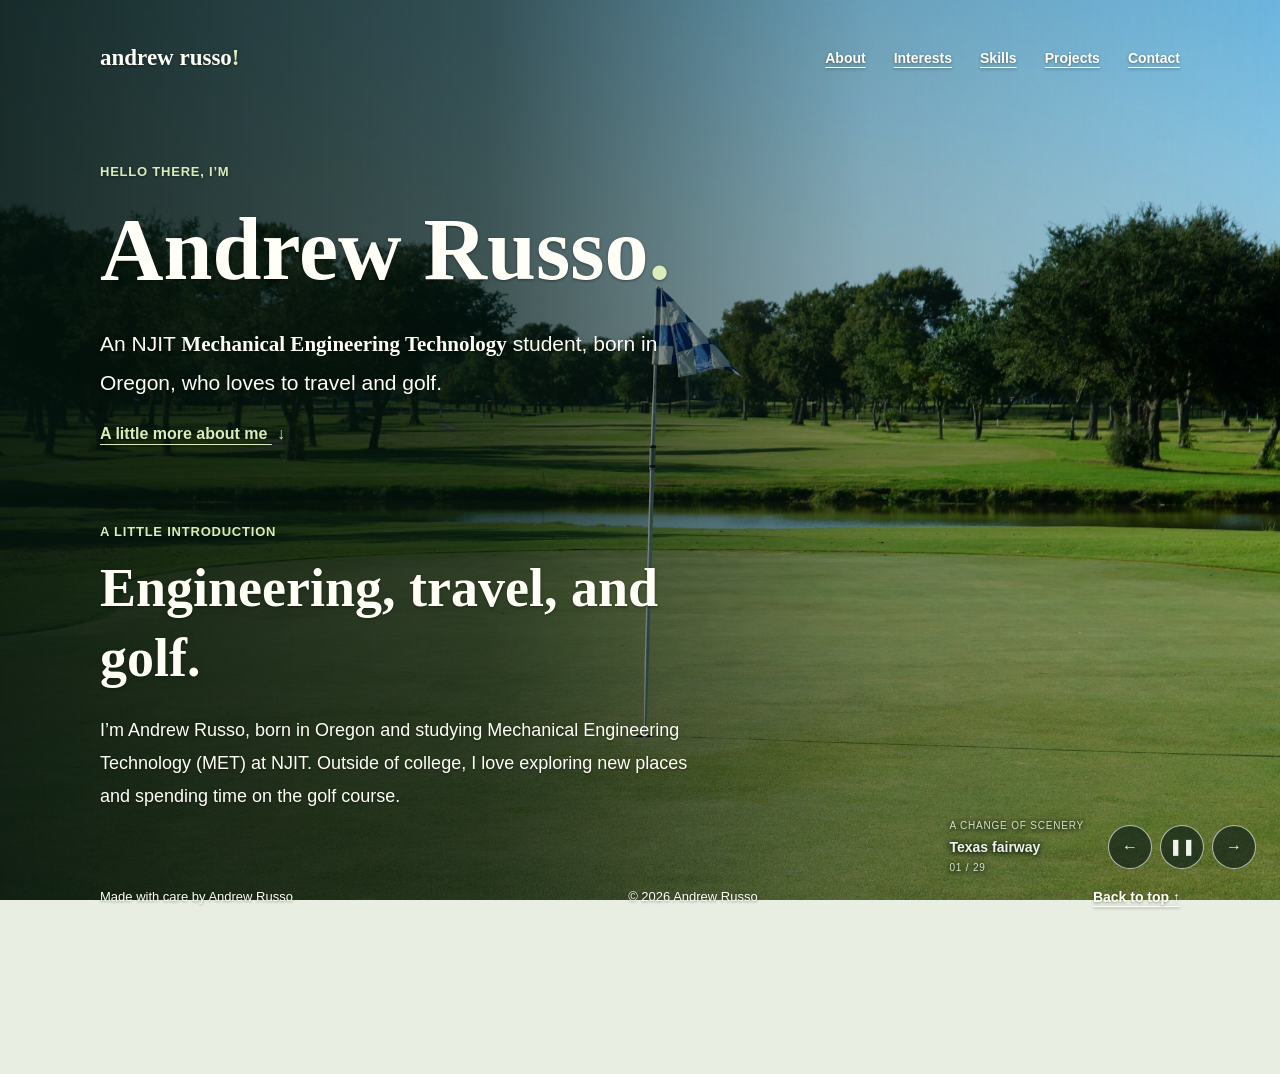
==== index.html @ 748080bf "Add Skills and Projects navigation and rename Contact page" ====
<!doctype html>
<html lang="en">
<head>
  <meta charset="utf-8">
  <meta name="viewport" content="width=device-width, initial-scale=1">
  <meta name="theme-color" content="#f4f6ed">
  <meta name="description" content="Andrew Russo is an NJIT Mechanical Engineering Technology student who loves travel and golf.">
  <title>Andrew Russo — Portfolio</title>
  <link rel="stylesheet" href="./styles.css?v=portfolio-pages-1">
  <script src="./script.js?v=scenery-29-3" defer></script>
<style>
.text-backing, .wordmark, nav a, .site-footer > span, .site-footer > a, .text-link, .email-link, .project-number, .project-kind { background: transparent; padding: 0; border-radius: 0; }
.theme-toggle { display: none; }
.site-header { margin-top: 20px; }
.copy-button { background: transparent; }
.hero { padding-top: 42px; }
@media(max-width:600px) { .site-header {margin-top: 12px;} }body, body[data-theme="dark"] { --ink: #fffef7; --accent: #d9edbb; --focus: #fff; }
.scene-backdrop::after, body[data-theme="dark"] .scene-backdrop::after { background: linear-gradient(90deg, rgba(4,19,13,.87) 0%, rgba(4,19,13,.68) 38%, rgba(4,19,13,.22) 68%, transparent 100%); }
.hero, .content-section, .contact-section { width: min(100% - 64px, 620px); margin-left: max(32px, calc((100vw - 1080px) / 2)); margin-right: auto; }
h1 { font-size: clamp(54px,8vw,88px); }
.project { grid-template-columns: 26px 1fr; gap: 12px; }
.project-kind { grid-column: 2; }
.site-header, main, .site-footer { text-shadow: 0 1px 3px rgba(0,0,0,.4); }
@media(max-width:600px) { .scene-backdrop::after, body[data-theme="dark"] .scene-backdrop::after { background: linear-gradient(90deg,rgba(4,19,13,.8),rgba(4,19,13,.45)); } .hero, .content-section, .contact-section {width: calc(100% - 40px); margin-inline:20px;} }
</style>
</head>
<body>

  <div class="scene-backdrop" aria-hidden="true">
    <div class="scene-photo is-active" data-scene-photo><img src="./assets/course-texas.jpg" alt="" fetchpriority="high"></div>
  </div>
  <header class="site-header">
    <a class="wordmark" href="./index.html" aria-label="Andrew Russo, home">andrew russo<span>!</span></a>
    <nav aria-label="Main navigation">
      <a href="./index.html#about" aria-current="page">About</a>
      <a href="./interests.html">Interests</a>
      <a href="./skills.html">Skills</a>
      <a href="./projects.html">Projects</a>
      <a href="./contacts.html">Contact</a>
    </nav>
    <button class="theme-toggle" type="button" aria-label="Toggle color theme" aria-pressed="false">
      <span class="theme-toggle-icon" aria-hidden="true">☾</span>
      <span data-theme-label>Switch to dark mode</span>
    </button>
  </header>

  <main id="top">
    <section class="hero" aria-labelledby="hero-title">
      <p class="eyebrow"><span class="text-backing">Hello there, I’m</span></p>
      <h1 id="hero-title"><span class="text-backing">Andrew Russo<span class="period">.</span></span></h1>
      <p class="hero-copy"><span class="text-backing">An NJIT <strong>Mechanical Engineering Technology</strong> student, born in Oregon, who loves to travel and golf.</span></p>
      <a class="text-link" href="#about">A little more about me <span aria-hidden="true">↓</span></a>
      <span class="sun-doodle" aria-hidden="true">✳</span>
    </section>

    <section class="content-section" id="about" aria-labelledby="about-title">
      <p class="eyebrow"><span class="text-backing">A little introduction</span></p>
      <h2 id="about-title"><span class="text-backing">Engineering, travel, and golf.</span></h2>
      <p class="section-copy"><span class="text-backing">I’m Andrew Russo, born in Oregon and studying Mechanical Engineering Technology (MET) at NJIT. Outside of college, I love exploring new places and spending time on the golf course.</span></p>
    </section>




  </main>

  <footer class="site-footer">
    <span>Made with care by Andrew Russo</span>
    <span>© <span id="year"></span> Andrew Russo</span>
    <a href="#top">Back to top ↑</a>
  </footer>
  <aside class="travel-dock" aria-label="Background slideshow">
    <div class="travel-caption"><span class="caption-kicker">A change of scenery</span><strong data-place>Texas fairway</strong><span data-count>01 / 29</span></div>
    <div class="travel-controls">
      <button type="button" data-action="previous" aria-label="Previous background" title="Previous background">&#8592;</button>
      <button type="button" data-action="toggle" aria-label="Pause slideshow" title="Pause slideshow">&#10074;&#10074;</button>
      <button type="button" data-action="next" aria-label="Next background" title="Next background">&#8594;</button>
    </div>
  </aside>
</body>
</html>
---- styles.css ----
:root {
  color-scheme: light;
  --page: #e8eee1;
  --ink: #1d2b24;
  --accent: #315f48;
  --rule: rgba(29, 43, 36, 0.2);
  --panel: rgba(249, 250, 245, 0.84);
  --panel-hover: rgba(255, 255, 252, 0.94);
  --focus: #254f38;
  --font-playful: "Comic Sans MS", "Comic Sans", "Chalkboard SE", "Bradley Hand", cursive;
  --font-body: "Trebuchet MS", "Comic Sans MS", sans-serif;
}

body[data-theme="dark"] {
  color-scheme: dark;
  --page: #101713;
  --ink: #f0f3eb;
  --accent: #c4dfa9;
  --rule: rgba(240, 243, 235, 0.22);
  --panel: rgba(15, 23, 19, 0.82);
  --panel-hover: rgba(25, 37, 30, 0.96);
  --focus: #d7edbd;
}

* {
  box-sizing: border-box;
}

html {
  scroll-behavior: smooth;
}

body {
  margin: 0;
  background: var(--page);
  color: var(--ink);
  font-family: var(--font-body);
  font-size: 16px;
  line-height: 1.6;
  transition: background-color 400ms ease, color 400ms ease;
}

a {
  color: inherit;
}

a:focus-visible,
button:focus-visible {
  outline: 3px solid var(--focus);
  outline-offset: 4px;
}

.scene-backdrop {
  position: fixed;
  z-index: 0;
  inset: 0;
  overflow: hidden;
  background:
    radial-gradient(ellipse at 70% 22%, rgba(221, 235, 211, 0.52), transparent 50%),
    linear-gradient(145deg, #718b79, #243e39 64%, #182a2c);
  pointer-events: none;
}

.scene-backdrop::after {
  position: absolute;
  z-index: 1;
  inset: 0;
  background: linear-gradient(115deg, rgba(247, 249, 242, 0.22), rgba(235, 242, 231, 0.04) 60%, rgba(17, 35, 29, 0.14));
  content: "";
}

body[data-theme="dark"] .scene-backdrop::after {
  background: linear-gradient(115deg, rgba(5, 15, 14, 0.52), rgba(8, 18, 19, 0.2) 60%, rgba(5, 12, 12, 0.42));
}

.scene-photo {
  position: absolute;
  inset: -3%;
  background-position: center;
  background-size: cover;
  opacity: 0;
  transform: translate3d(var(--scene-x, 0px), var(--scene-y, 0px), 0) scale(var(--scene-zoom, 1.08));
  transition: opacity 1800ms ease, transform 900ms cubic-bezier(0.2, 0.65, 0.25, 1);
}

.scene-photo.is-active {
  opacity: 1;
}

.scene-photo img {
  display: block;
  width: 100%;
  height: 100%;
  object-fit: cover;
}

.site-header,
.site-footer {
  width: min(100% - 48px, 1080px);
  margin-inline: auto;
  display: flex;
  align-items: center;
  justify-content: space-between;
  border: 1px solid var(--rule);
  border-radius: 12px;
  background: var(--panel);
  box-shadow: 0 12px 40px rgba(13, 30, 22, 0.1);
  backdrop-filter: blur(16px);
  -webkit-backdrop-filter: blur(16px);
  transition: background-color 400ms ease, border-color 400ms ease;
}

.site-header {
  min-height: 76px;
  margin-top: 20px;
  padding-inline: 24px;
}

.wordmark {
  font-family: var(--font-playful);
  font-size: 23px;
  font-weight: 700;
  text-decoration: none;
}

.wordmark span,
.period {
  color: var(--accent);
}

nav {
  display: flex;
  flex-wrap: wrap;
  gap: 28px;
}

nav a,
.site-footer a {
  font-size: 14px;
  font-weight: 700;
  text-decoration-thickness: 1px;
  text-underline-offset: 4px;
}

.theme-toggle {
  display: inline-flex;
  align-items: center;
  gap: 8px;
  min-height: 40px;
  padding: 7px 12px;
  border: 1px solid var(--rule);
  border-radius: 999px;
  background: transparent;
  color: var(--ink);
  font: inherit;
  font-size: 13px;
  font-weight: 700;
  cursor: pointer;
  transition: background-color 200ms ease, border-color 200ms ease;
}

.theme-toggle:hover {
  background: var(--panel-hover);
}

.theme-toggle-icon {
  font-size: 17px;
  line-height: 1;
}

.hero,
.content-section,
.contact-section {
  width: min(100% - 48px, 860px);
  margin-inline: auto;
  border: 1px solid var(--rule);
  border-radius: 12px;
  background: var(--panel);
  box-shadow: 0 16px 48px rgba(13, 30, 22, 0.1);
  backdrop-filter: blur(16px);
  -webkit-backdrop-filter: blur(16px);
  transition: background-color 400ms ease, border-color 400ms ease;
}

.hero {
  min-height: 510px;
  padding-block: 108px 96px;
  position: relative;
  margin-top: 20px;
  padding-inline: 44px;
}

.eyebrow {
  margin: 0 0 12px;
  color: var(--accent);
  font-size: 13px;
  font-weight: 700;
  letter-spacing: 0.06em;
  text-transform: uppercase;
}

h1,
h2,
h3 {
  margin-top: 0;
  font-family: var(--font-playful);
  line-height: 1.1;
}

h1 {
  margin-bottom: 18px;
  font-size: clamp(58px, 10vw, 104px);
  font-weight: 700;
}

.hero-copy {
  max-width: 470px;
  margin: 0 0 28px;
  font-size: 21px;
}

.hero-copy strong {
  font-family: var(--font-playful);
}

.text-link {
  color: var(--accent);
  font-weight: 700;
  text-underline-offset: 5px;
}

.text-link:hover,
nav a:hover,
.site-footer a:hover {
  text-decoration-thickness: 2px;
}

.text-link span {
  display: inline-block;
  margin-left: 5px;
}

.sun-doodle {
  position: absolute;
  top: 130px;
  right: 8%;
  color: var(--accent);
  font-family: var(--font-playful);
  font-size: 92px;
  transform: rotate(-12deg);
}

.content-section {
  padding-block: 62px 74px;
  padding-inline: 44px;
  margin-top: 20px;
}

h2 {
  max-width: 650px;
  margin-bottom: 20px;
  font-size: clamp(34px, 6vw, 54px);
}

.section-copy {
  max-width: 640px;
  margin: 0;
  font-size: 18px;
}

.project-list {
  margin-top: 34px;
  border-top: 1px solid var(--rule);
}

.project {
  display: grid;
  grid-template-columns: 48px 1fr auto;
  align-items: start;
  gap: 20px;
  padding: 24px 0;
  border-bottom: 1px solid var(--rule);
}

.project-number,
.project-kind {
  color: var(--accent);
  font-size: 13px;
  font-weight: 700;
}

.project h3 {
  margin-bottom: 5px;
  font-size: 25px;
}

.project p {
  margin: 0;
}

.contact-section {
  padding-block: 72px 82px;
  padding-inline: 44px;
  margin-top: 20px;
}

.contact-section h2 {
  margin-bottom: 22px;
  font-size: clamp(44px, 8vw, 76px);
}

.email-link {
  display: inline-block;
  margin-right: 14px;
  color: var(--accent);
  font-size: 18px;
  font-weight: 700;
  text-underline-offset: 5px;
}

.copy-button {
  padding: 7px 12px;
  border: 1px solid var(--ink);
  border-radius: 3px;
  background: var(--panel);
  color: var(--ink);
  font: inherit;
  font-size: 13px;
  font-weight: 700;
  cursor: pointer;
}

.copy-button:hover {
  background: var(--ink);
  color: var(--page);
}

.copy-status {
  min-height: 24px;
  margin: 8px 0 0;
  color: var(--accent);
  font-size: 13px;
}

.site-footer {
  min-height: 72px;
  margin-top: 20px;
  margin-bottom: 20px;
  padding: 14px 22px;
  font-size: 13px;
}

@media (max-width: 600px) {
  .site-header,
  .site-footer {
    width: min(100% - 32px, 1080px);
  }

  .hero,
  .content-section,
  .contact-section {
    width: min(100% - 40px, 860px);
  }

  .site-header {
    min-height: 76px;
    margin-top: 12px;
    padding-inline: 16px;
    flex-wrap: wrap;
    gap: 8px 14px;
  }

  nav {
    gap: 14px;
    order: 3;
    width: 100%;
    padding-bottom: 12px;
  }

  nav a {
    font-size: 12px;
  }

  .hero {
    min-height: 440px;
    padding-top: 98px;
    padding-inline: 24px;
  }

  .sun-doodle {
    top: 42px;
    right: 4px;
    font-size: 58px;
  }

  .project {
    grid-template-columns: 30px 1fr;
    gap: 10px;
  }

  .project-kind {
    grid-column: 2;
  }

  .content-section,
  .contact-section {
    padding-inline: 24px;
  }

  .site-footer {
    flex-wrap: wrap;
    gap: 4px 14px;
    padding-block: 16px;
  }
}

@media (max-width: 380px) {
  .theme-toggle {
    gap: 5px;
    padding-inline: 9px;
    font-size: 12px;
  }

  .wordmark {
    font-size: 20px;
  }
}

@media (prefers-reduced-motion: reduce) {
  *,
  *::before,
  *::after {
    scroll-behavior: auto !important;
    transition-duration: 0.01ms !important;
  }
}

/* Keep the scenery above the body paint and below the page content. */
body { isolation: isolate; padding-bottom: 120px; }
.site-header, main, .site-footer { position: relative; z-index: 1; }
section[id] { scroll-margin-top: 24px; }
.site-header { gap: 20px; flex-wrap: wrap; padding-block: 14px; }
.hero-copy { max-width: 560px; }
.sun-doodle { top: 35px; right: 36px; font-size: 62px; }
.email-link, .contact-detail { overflow-wrap: anywhere; }
.travel-dock {
  position: fixed; z-index: 10; right: 24px; bottom: 24px;
  display: flex; align-items: center; gap: 24px; padding: 14px 18px;
  max-width: calc(100vw - 32px); border: 1px solid rgba(255,255,255,.3);
  border-radius: 24px; background: rgba(12,29,23,.88); color: #f0f3eb;
  box-shadow: 0 12px 40px rgba(0,0,0,.18); backdrop-filter: blur(16px);
}
.travel-caption { display: grid; gap: 2px; }
.caption-kicker, [data-count] { font-size: 10px; letter-spacing: .08em; text-transform: uppercase; color: #d1e5c3; }
.travel-caption strong { font-size: 14px; }
.travel-controls { display: flex; gap: 8px; flex-shrink: 0; }
.travel-controls button {
  width: 44px; height: 44px; display: grid; place-items: center;
  border: 1px solid rgba(255,255,255,.65); border-radius: 50%;
  background: rgba(255,255,255,.07); color: #f0f3eb; font: inherit; cursor: pointer;
  transition: background-color .2s, transform .2s;
}
.travel-controls button:hover { background: rgba(255,255,255,.22); transform: translateY(-2px); }
.travel-controls button:focus-visible { outline-color: #e1f3bf; }
.standalone-page, .contacts-page { width: min(100% - 40px, 860px); margin: 20px auto; }
.page-intro, .contacts-intro, .contact-list { padding: 44px; background: var(--panel); border: 1px solid var(--rule); border-radius: 12px; backdrop-filter: blur(16px); }
.standalone-page .content-section { width: 100%; }
.contact-list { margin-top: 20px; }
.contact-card { padding-block: 20px; border-top: 1px solid var(--rule); }
.contact-card h2 { font-size: 26px; }
@media (max-width: 600px) {
  h1 { font-size: clamp(44px, 12vw, 68px); }
  .site-header { gap: 12px; }
  .hero { padding-top: 90px; }
  .travel-dock { right: 16px; bottom: 16px; gap: 14px; padding: 10px 12px; border-radius: 18px; }
  .travel-caption strong { font-size: 12px; }
  .caption-kicker { display: none; }
  .travel-controls { gap: 6px; }
  .page-intro, .contacts-intro, .contact-list { padding: 24px; }
}
@media (prefers-reduced-motion: reduce) { .travel-controls button:hover { transform: none; } }

/* Let the photos breathe; contrast belongs immediately behind the words. */
:root { --text-backing: rgba(249, 250, 245, .72); }
body[data-theme="dark"] { --text-backing: rgba(10, 22, 17, .72); }
.site-header, .site-footer, .hero, .content-section, .contact-section,
.page-intro, .contacts-intro, .contact-list {
  background: transparent;
  border: 0;
  border-radius: 0;
  box-shadow: none;
  backdrop-filter: none;
  -webkit-backdrop-filter: none;
}
.hero { min-height: 0; padding: 52px 0 36px; margin-top: 24px; }
.content-section, .contact-section { padding: 28px 0; margin-top: 12px; }
.site-header { padding: 12px 0; }
.site-footer { padding: 14px 0; }
.text-backing {
  background: var(--text-backing);
  padding: .04em .16em;
  border-radius: 3px;
  box-decoration-break: clone;
  -webkit-box-decoration-break: clone;
}
h1, h2, h3 { line-height: 1.3; }
.hero-copy, .section-copy, .project p { line-height: 1.85; }
.hero-copy { margin-bottom: 18px; }
.eyebrow { margin-bottom: 10px; }
.project-list { margin-top: 18px; border: 0; }
.project { padding: 16px 0; border: 0; }
.wordmark, nav a, .site-footer > span, .site-footer > a,
.text-link, .email-link, .project-number, .project-kind {
  background: var(--text-backing);
  padding: .12em .32em;
  border-radius: 3px;
  box-decoration-break: clone;
  -webkit-box-decoration-break: clone;
}
.theme-toggle, .copy-button { background: var(--text-backing); }
.sun-doodle { display: none; }
.travel-dock {
  background: transparent; border: 0; box-shadow: none;
  backdrop-filter: none; padding: 0; border-radius: 0;
}
.travel-caption { text-shadow: 0 1px 4px #07170e, 0 0 10px #07170e; }
.travel-controls button { background: rgba(12,29,23,.65); }
@media (max-width: 600px) {
  .hero { padding: 32px 0 24px; }
  .content-section, .contact-section { padding: 22px 0; }
  .site-header { padding: 10px 0; }
  .travel-dock { padding: 0; }
  .project { gap: 10px; }
}

/* Saved production edits are published automatically. */
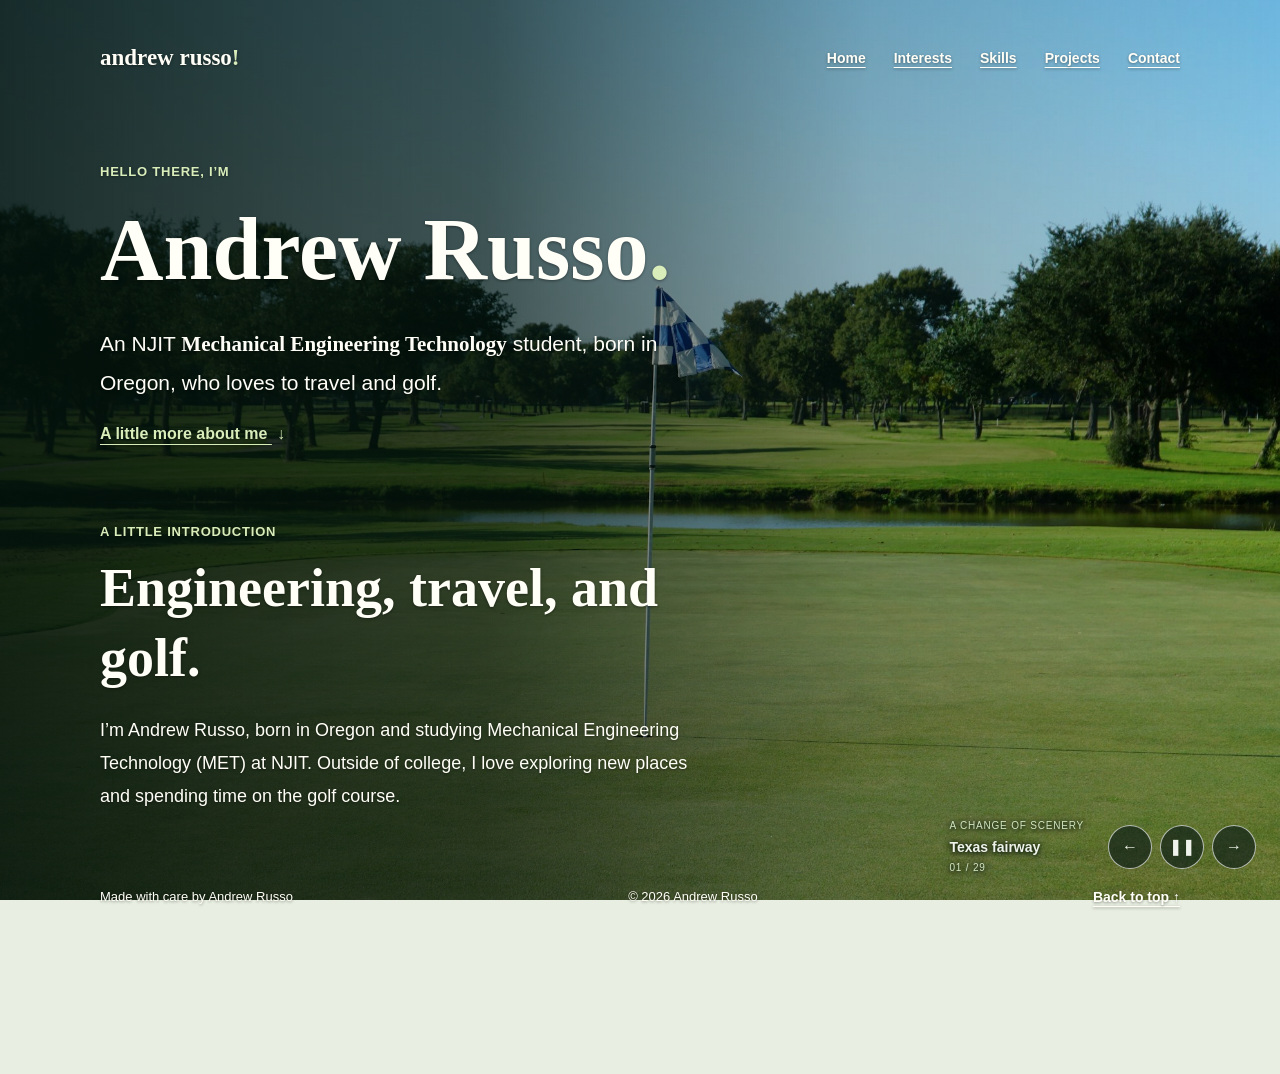
==== commit f9495d72: "Rename home navigation and page title to Home" ====
--- a/index.html
+++ b/index.html
@@ -5,7 +5,7 @@
   <meta name="viewport" content="width=device-width, initial-scale=1">
   <meta name="theme-color" content="#f4f6ed">
   <meta name="description" content="Andrew Russo is an NJIT Mechanical Engineering Technology student who loves travel and golf.">
-  <title>Andrew Russo — Portfolio</title>
+  <title>Home | Andrew Russo</title>
   <link rel="stylesheet" href="./styles.css?v=portfolio-pages-1">
   <script src="./script.js?v=scenery-29-3" defer></script>
 <style>
@@ -32,7 +32,7 @@
   <header class="site-header">
     <a class="wordmark" href="./index.html" aria-label="Andrew Russo, home">andrew russo<span>!</span></a>
     <nav aria-label="Main navigation">
-      <a href="./index.html#about" aria-current="page">About</a>
+      <a href="./index.html" aria-current="page">Home</a>
       <a href="./interests.html">Interests</a>
       <a href="./skills.html">Skills</a>
       <a href="./projects.html">Projects</a>
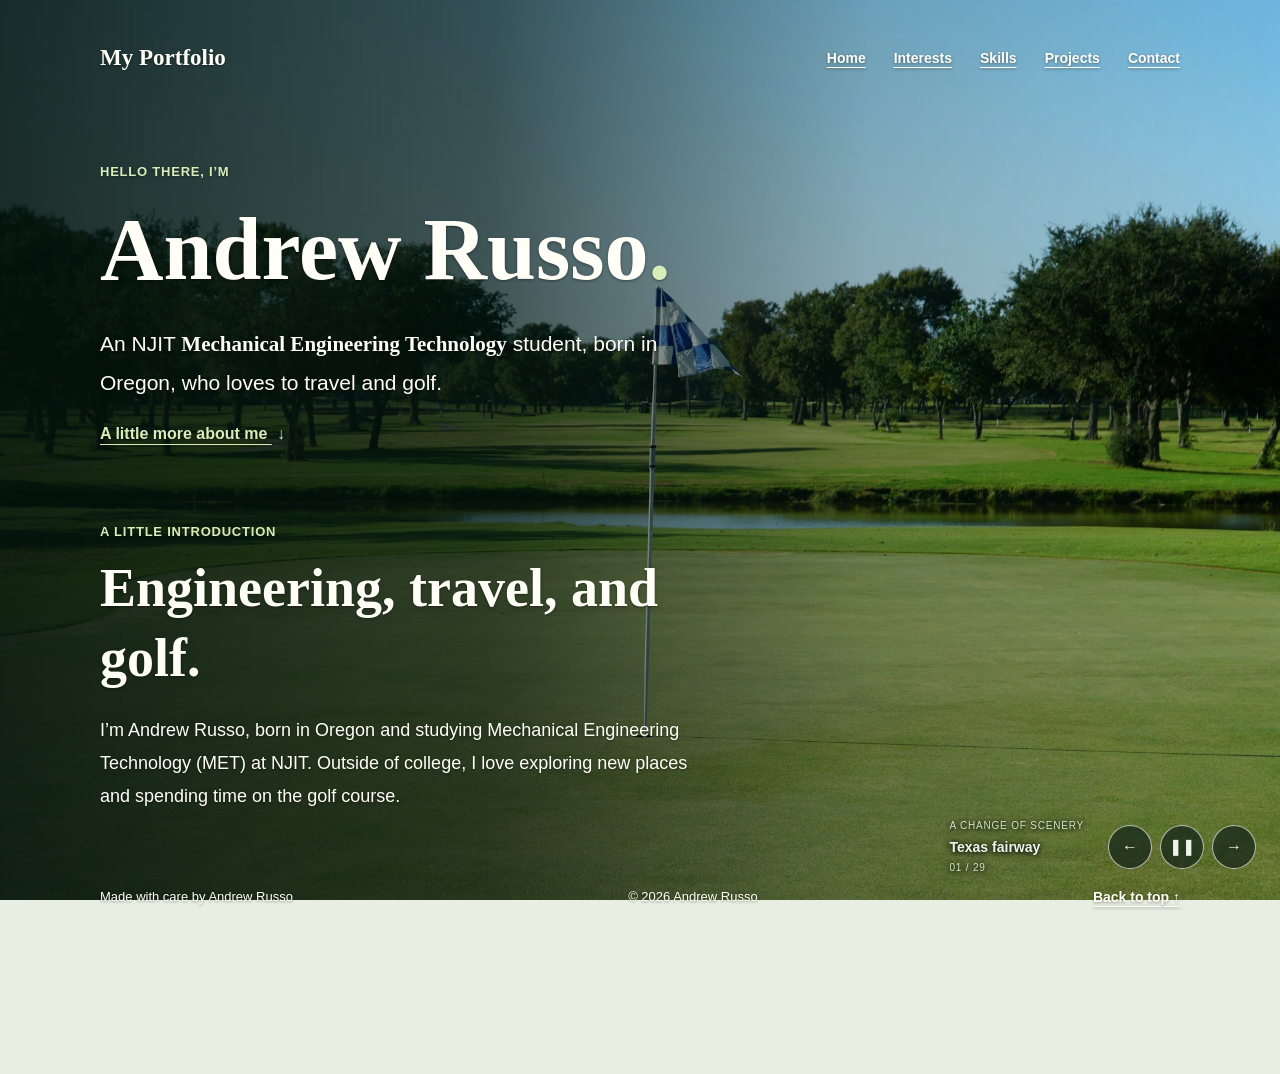
==== commit 76745dfd: "Change site wordmark to My Portfolio" ====
--- a/index.html
+++ b/index.html
@@ -30,7 +30,7 @@
     <div class="scene-photo is-active" data-scene-photo><img src="./assets/course-texas.jpg" alt="" fetchpriority="high"></div>
   </div>
   <header class="site-header">
-    <a class="wordmark" href="./index.html" aria-label="Andrew Russo, home">andrew russo<span>!</span></a>
+    <a class="wordmark" href="./index.html" aria-label="My Portfolio, home">My Portfolio</a>
     <nav aria-label="Main navigation">
       <a href="./index.html" aria-current="page">Home</a>
       <a href="./interests.html">Interests</a>
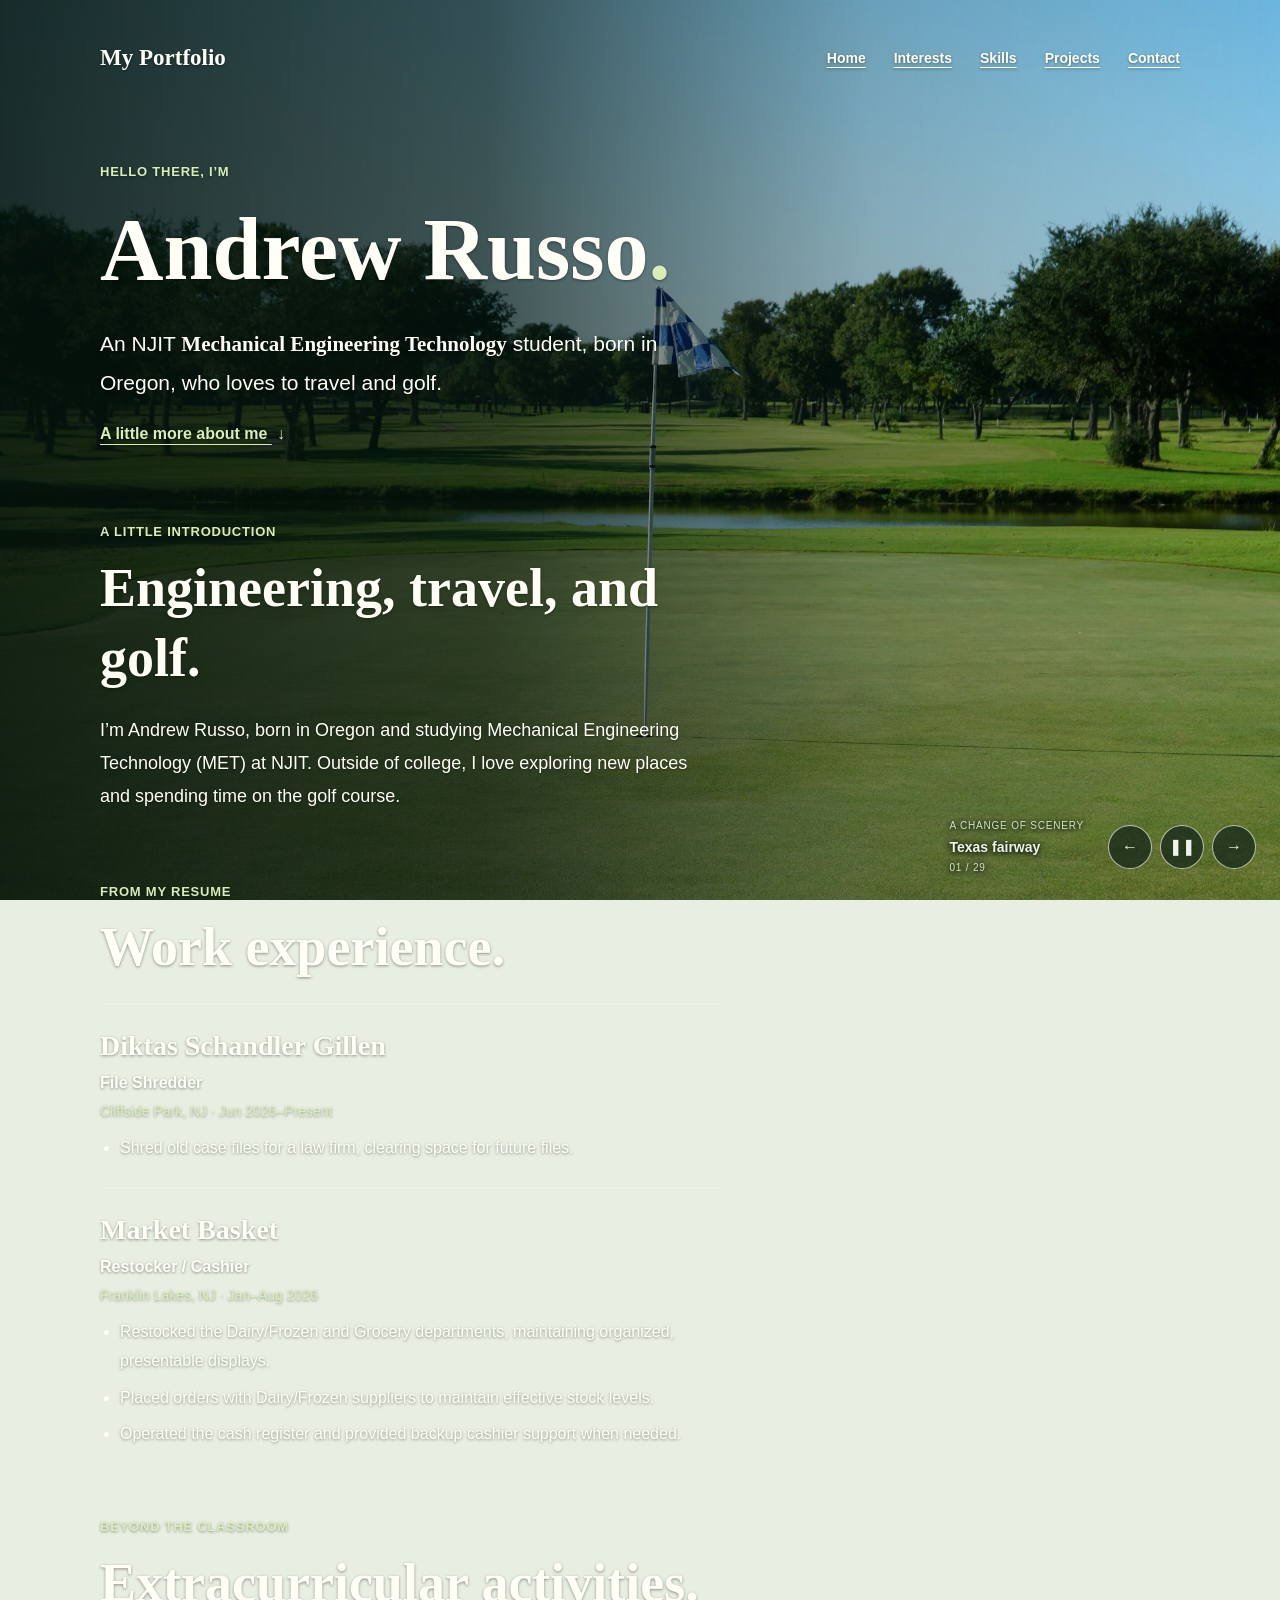
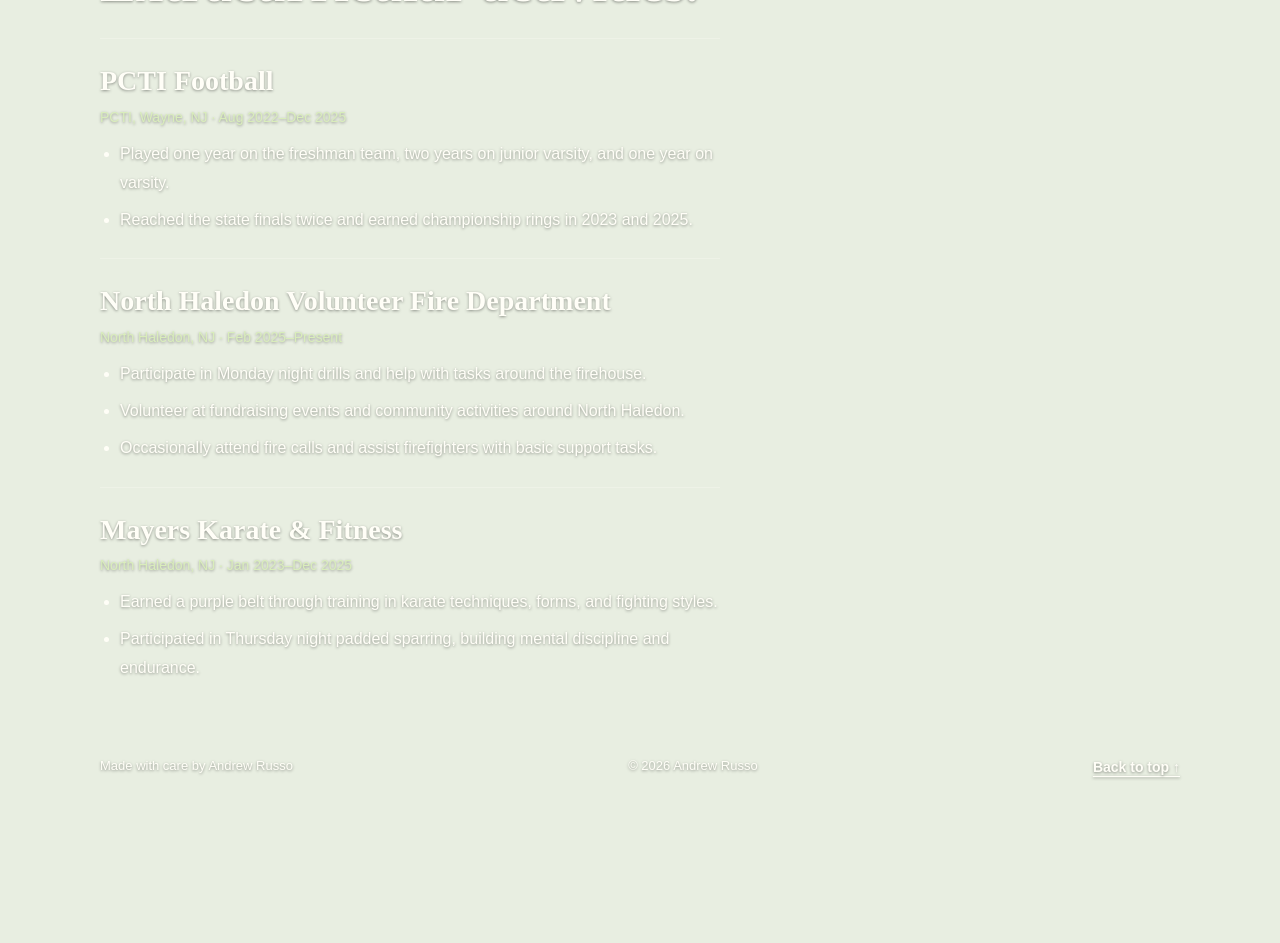
==== commit 8ec4aa44: "Add resume work experience and extracurricular activities to home" ====
--- a/index.html
+++ b/index.html
@@ -22,6 +22,13 @@
 .project-kind { grid-column: 2; }
 .site-header, main, .site-footer { text-shadow: 0 1px 3px rgba(0,0,0,.4); }
 @media(max-width:600px) { .scene-backdrop::after, body[data-theme="dark"] .scene-backdrop::after { background: linear-gradient(90deg,rgba(4,19,13,.8),rgba(4,19,13,.45)); } .hero, .content-section, .contact-section {width: calc(100% - 40px); margin-inline:20px;} }
+.resume-entry { padding: 24px 0; border-top: 1px solid rgba(255,254,247,.28); }
+.resume-entry:last-child { padding-bottom: 0; }
+.resume-entry h3 { margin: 0 0 6px; font-size: clamp(22px, 4vw, 28px); overflow-wrap: break-word; }
+.resume-role { margin: 0 0 4px; font-weight: 700; }
+.resume-meta { margin: 0 0 12px; color: var(--accent); font-size: 14px; }
+.resume-entry ul { margin: 0; padding-left: 20px; line-height: 1.8; }
+.resume-entry li + li { margin-top: 8px; }
 </style>
 </head>
 <body>
@@ -62,6 +69,58 @@
 
 
 
+    <section class="content-section resume-section" id="experience" aria-labelledby="experience-title">
+      <p class="eyebrow">From my resume</p>
+      <h2 id="experience-title">Work experience.</h2>
+      <article class="resume-entry">
+        <h3>Diktas Schandler Gillen</h3>
+        <p class="resume-role">File Shredder</p>
+        <p class="resume-meta">Cliffside Park, NJ &middot; Jun 2026&ndash;Present</p>
+        <ul>
+          <li>Shred old case files for a law firm, clearing space for future files.</li>
+        </ul>
+      </article>
+      <article class="resume-entry">
+        <h3>Market Basket</h3>
+        <p class="resume-role">Restocker / Cashier</p>
+        <p class="resume-meta">Franklin Lakes, NJ &middot; Jan&ndash;Aug 2026</p>
+        <ul>
+          <li>Restocked the Dairy/Frozen and Grocery departments, maintaining organized, presentable displays.</li>
+          <li>Placed orders with Dairy/Frozen suppliers to maintain effective stock levels.</li>
+          <li>Operated the cash register and provided backup cashier support when needed.</li>
+        </ul>
+      </article>
+    </section>
+
+    <section class="content-section resume-section" id="activities" aria-labelledby="activities-title">
+      <p class="eyebrow">Beyond the classroom</p>
+      <h2 id="activities-title">Extracurricular activities.</h2>
+      <article class="resume-entry">
+        <h3>PCTI Football</h3>
+        <p class="resume-meta">PCTI, Wayne, NJ &middot; Aug 2022&ndash;Dec 2025</p>
+        <ul>
+          <li>Played one year on the freshman team, two years on junior varsity, and one year on varsity.</li>
+          <li>Reached the state finals twice and earned championship rings in 2023 and 2025.</li>
+        </ul>
+      </article>
+      <article class="resume-entry">
+        <h3>North Haledon Volunteer Fire Department</h3>
+        <p class="resume-meta">North Haledon, NJ &middot; Feb 2025&ndash;Present</p>
+        <ul>
+          <li>Participate in Monday night drills and help with tasks around the firehouse.</li>
+          <li>Volunteer at fundraising events and community activities around North Haledon.</li>
+          <li>Occasionally attend fire calls and assist firefighters with basic support tasks.</li>
+        </ul>
+      </article>
+      <article class="resume-entry">
+        <h3>Mayers Karate &amp; Fitness</h3>
+        <p class="resume-meta">North Haledon, NJ &middot; Jan 2023&ndash;Dec 2025</p>
+        <ul>
+          <li>Earned a purple belt through training in karate techniques, forms, and fighting styles.</li>
+          <li>Participated in Thursday night padded sparring, building mental discipline and endurance.</li>
+        </ul>
+      </article>
+    </section>
   </main>
 
   <footer class="site-footer">
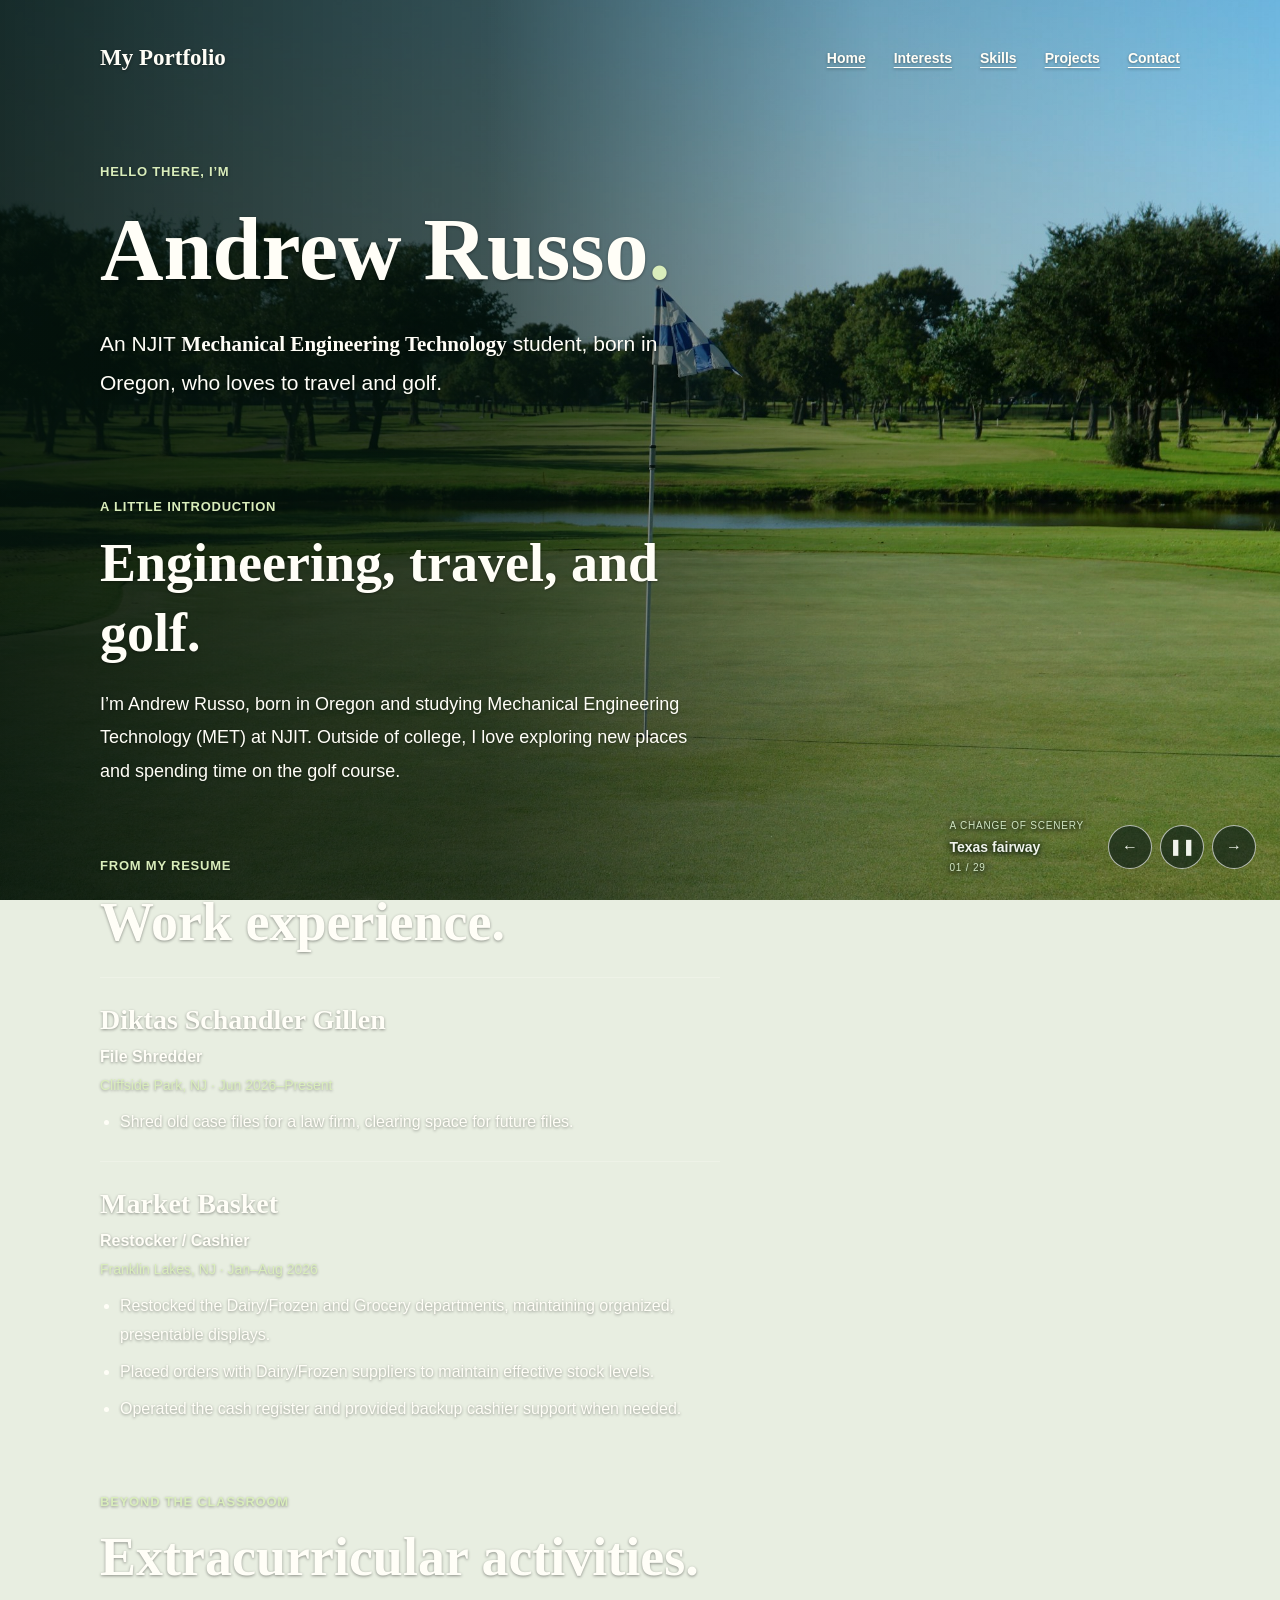
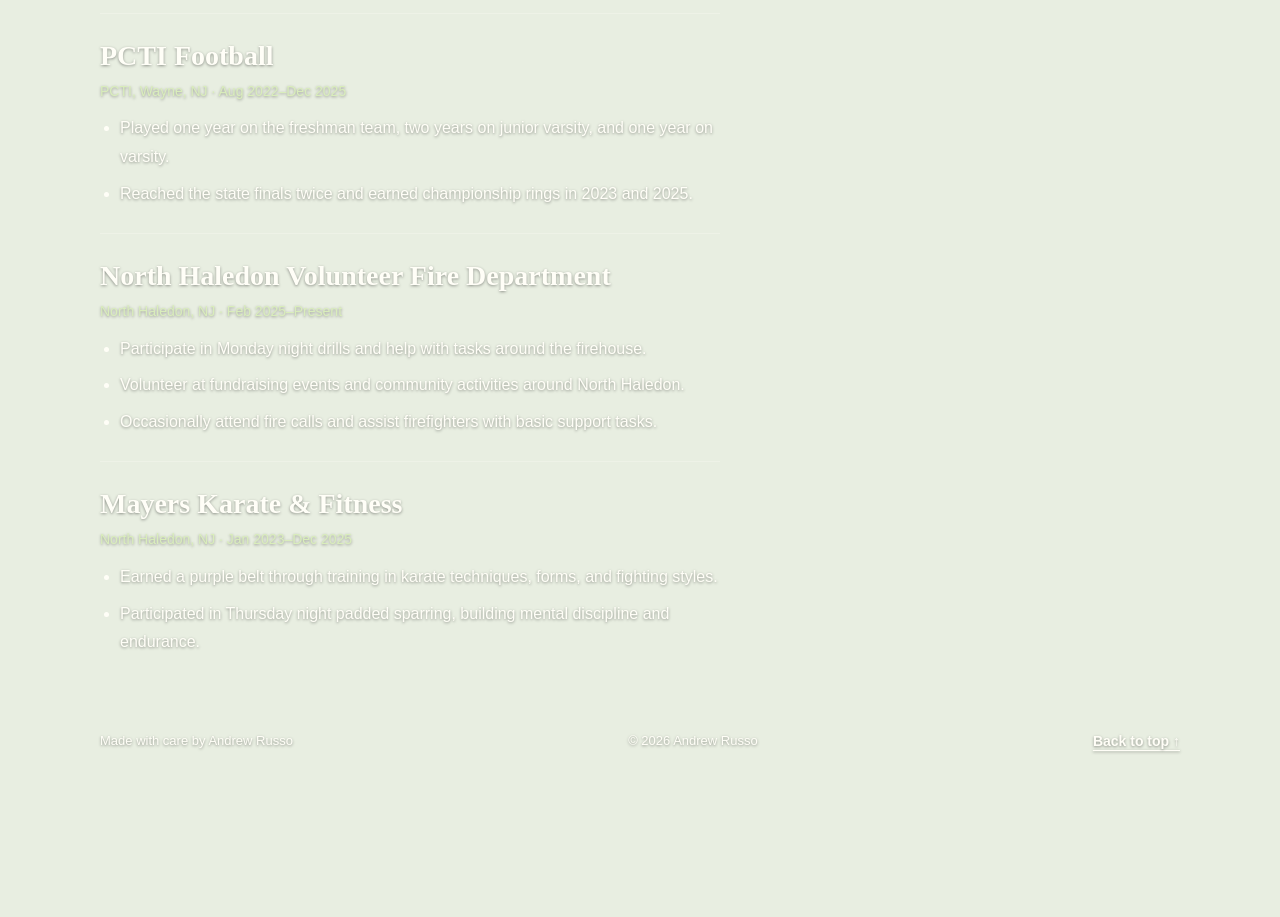
==== commit b32bdbbe: "Remove redundant about link from home hero" ====
--- a/index.html
+++ b/index.html
@@ -56,7 +56,6 @@
       <p class="eyebrow"><span class="text-backing">Hello there, I’m</span></p>
       <h1 id="hero-title"><span class="text-backing">Andrew Russo<span class="period">.</span></span></h1>
       <p class="hero-copy"><span class="text-backing">An NJIT <strong>Mechanical Engineering Technology</strong> student, born in Oregon, who loves to travel and golf.</span></p>
-      <a class="text-link" href="#about">A little more about me <span aria-hidden="true">↓</span></a>
       <span class="sun-doodle" aria-hidden="true">✳</span>
     </section>
 
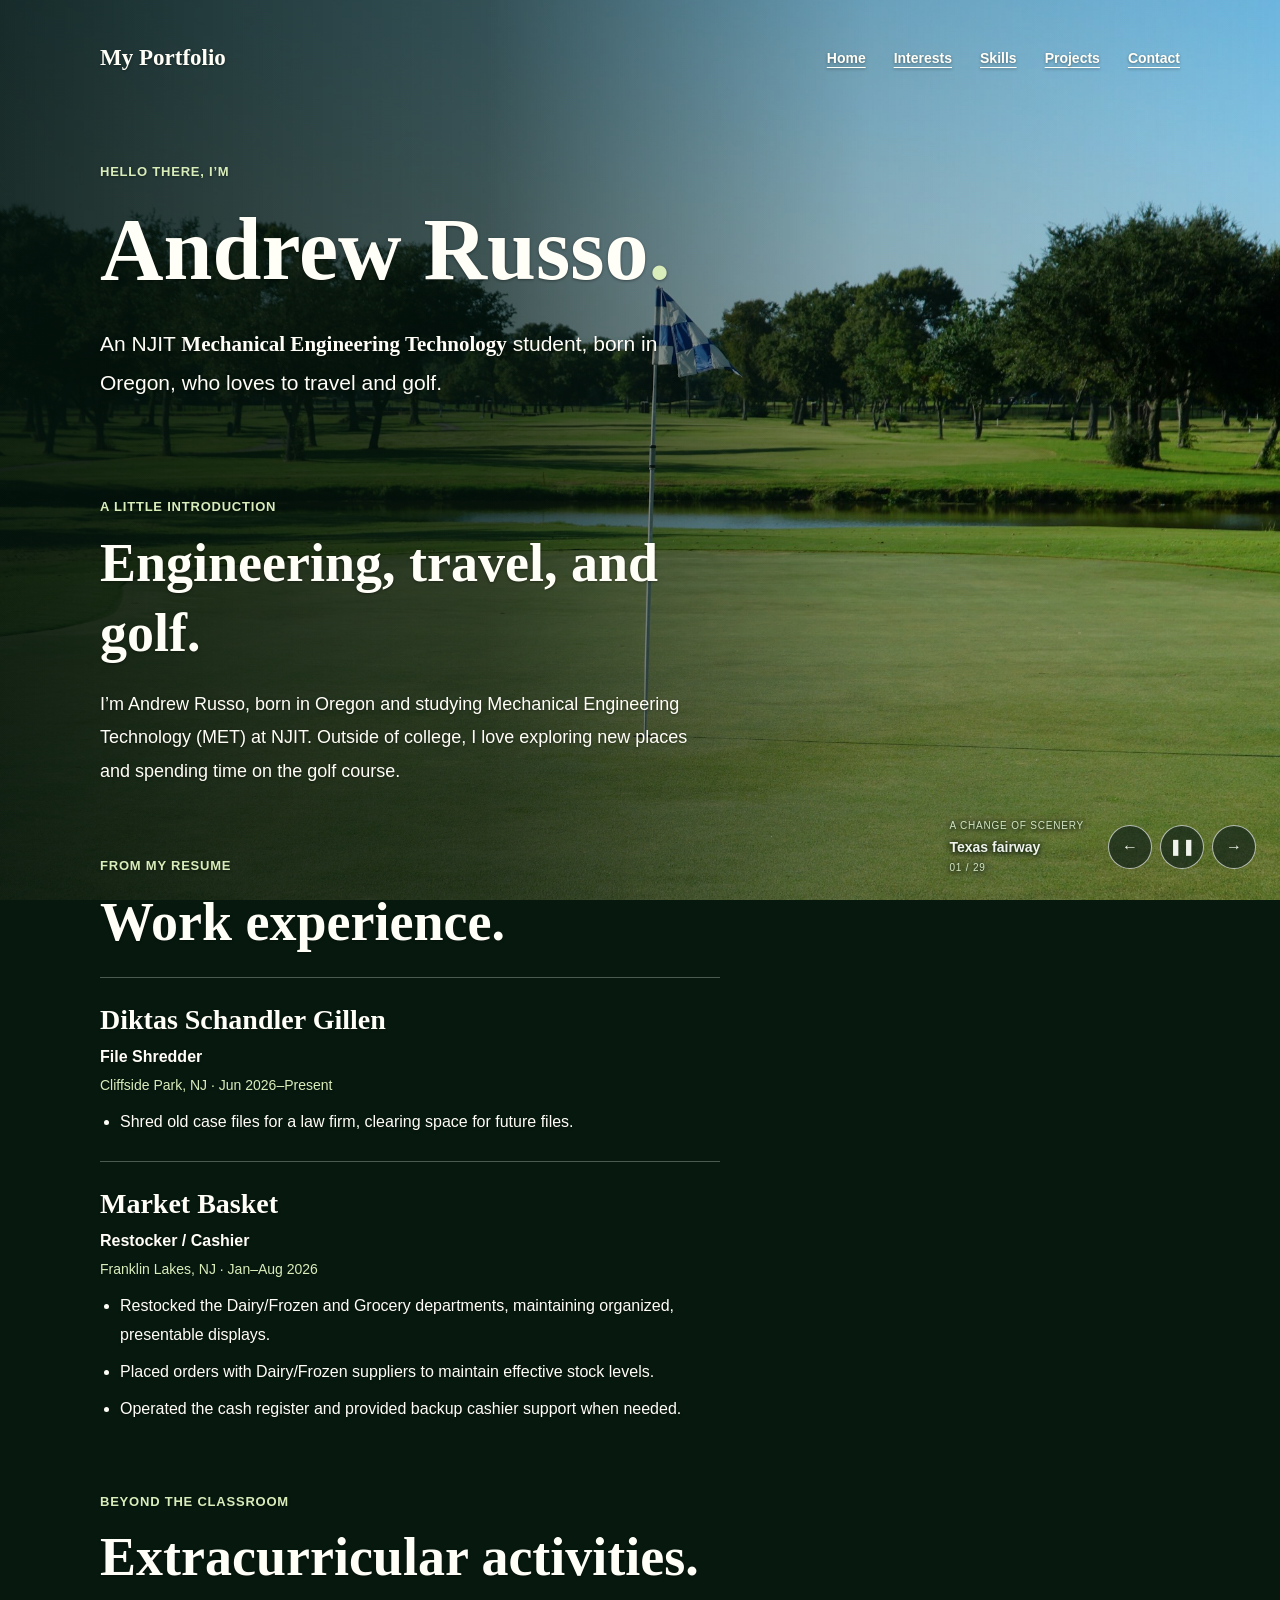
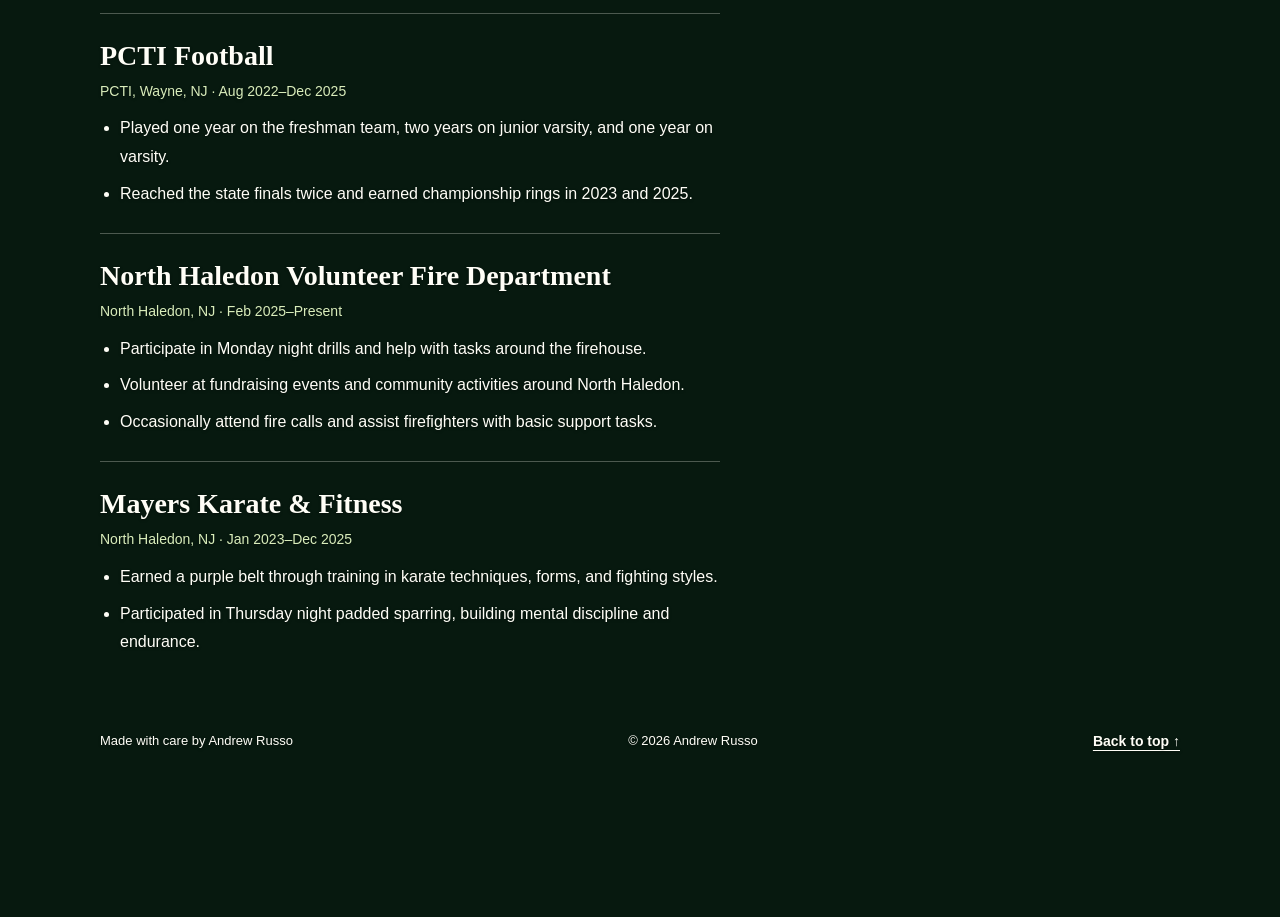
==== commit c4610da7: "Consolidate all page styling into one external stylesheet" ====
--- a/index.html
+++ b/index.html
@@ -6,32 +6,10 @@
   <meta name="theme-color" content="#f4f6ed">
   <meta name="description" content="Andrew Russo is an NJIT Mechanical Engineering Technology student who loves travel and golf.">
   <title>Home | Andrew Russo</title>
-  <link rel="stylesheet" href="./styles.css?v=portfolio-pages-1">
+  <link rel="stylesheet" href="./styles.css?v=portfolio-unified-2">
   <script src="./script.js?v=scenery-29-3" defer></script>
-<style>
-.text-backing, .wordmark, nav a, .site-footer > span, .site-footer > a, .text-link, .email-link, .project-number, .project-kind { background: transparent; padding: 0; border-radius: 0; }
-.theme-toggle { display: none; }
-.site-header { margin-top: 20px; }
-.copy-button { background: transparent; }
-.hero { padding-top: 42px; }
-@media(max-width:600px) { .site-header {margin-top: 12px;} }body, body[data-theme="dark"] { --ink: #fffef7; --accent: #d9edbb; --focus: #fff; }
-.scene-backdrop::after, body[data-theme="dark"] .scene-backdrop::after { background: linear-gradient(90deg, rgba(4,19,13,.87) 0%, rgba(4,19,13,.68) 38%, rgba(4,19,13,.22) 68%, transparent 100%); }
-.hero, .content-section, .contact-section { width: min(100% - 64px, 620px); margin-left: max(32px, calc((100vw - 1080px) / 2)); margin-right: auto; }
-h1 { font-size: clamp(54px,8vw,88px); }
-.project { grid-template-columns: 26px 1fr; gap: 12px; }
-.project-kind { grid-column: 2; }
-.site-header, main, .site-footer { text-shadow: 0 1px 3px rgba(0,0,0,.4); }
-@media(max-width:600px) { .scene-backdrop::after, body[data-theme="dark"] .scene-backdrop::after { background: linear-gradient(90deg,rgba(4,19,13,.8),rgba(4,19,13,.45)); } .hero, .content-section, .contact-section {width: calc(100% - 40px); margin-inline:20px;} }
-.resume-entry { padding: 24px 0; border-top: 1px solid rgba(255,254,247,.28); }
-.resume-entry:last-child { padding-bottom: 0; }
-.resume-entry h3 { margin: 0 0 6px; font-size: clamp(22px, 4vw, 28px); overflow-wrap: break-word; }
-.resume-role { margin: 0 0 4px; font-weight: 700; }
-.resume-meta { margin: 0 0 12px; color: var(--accent); font-size: 14px; }
-.resume-entry ul { margin: 0; padding-left: 20px; line-height: 1.8; }
-.resume-entry li + li { margin-top: 8px; }
-</style>
 </head>
-<body>
+<body class="scenic-page">
 
   <div class="scene-backdrop" aria-hidden="true">
     <div class="scene-photo is-active" data-scene-photo><img src="./assets/course-texas.jpg" alt="" fetchpriority="high"></div>
--- a/styles.css
+++ b/styles.css
@@ -534,3 +534,78 @@
 }
 
 /* Saved production edits are published automatically. */
+
+/* Match the fallback paint to pages with light text over darkened scenery. */
+body:has(.travel-dock) { background-color: #07190f; }
+.project h2 { margin-bottom: 5px; font-size: 25px; }
+
+/* Interactive CAD viewers. */
+.cad-section { width: min(100% - 64px, 1080px); margin: 0 auto 96px; }
+.cad-heading { display: flex; justify-content: space-between; align-items: end; gap: 16px; margin-bottom: 22px; }
+.cad-heading h2 { font-size: clamp(32px, 5vw, 48px); margin: 0; }
+.cad-heading .eyebrow { margin-bottom: 8px; }
+.cad-badge { font-size: 12px; letter-spacing: .08em; border: 1px solid #b7cba55e; padding: 9px 13px; border-radius: 30px; }
+.cad-viewer { position: relative; background: #101c1a; border: 1px solid #c9e0b53d; border-radius: 18px; overflow: hidden; box-shadow: 0 24px 70px #00100960; text-shadow: none; }
+.cad-stage { height: clamp(350px, 57vw, 590px); width: 100%; touch-action: none; cursor: grab; }
+.cad-stage:active { cursor: grabbing; }
+.cad-stage canvas { display: block; width: 100%; height: 100%; }
+.cad-stage:focus-visible { outline: 3px solid #d9edbb; outline-offset: -5px; }
+.cad-stage-label { position: absolute; left: 24px; top: 22px; font-size: 10px; letter-spacing: .17em; color: #b1c2b6; pointer-events: none; }
+.cad-status { position: absolute; top: 42%; left: 10%; right: 10%; text-align: center; color: #e1eddb; pointer-events: none; }
+.cad-status[hidden] { display: none; }
+.cad-toolbar[hidden] { display: none; }
+.cad-toolbar { display: flex; flex-wrap: wrap; align-items: center; gap: 8px; padding: 16px; border-top: 1px solid #c9e0b525; background: #0c1615; }
+.cad-toolbar button { font: inherit; font-size: 12px; color: #e7eddf; background: #ffffff08; border: 1px solid #ffffff26; border-radius: 7px; padding: 10px 14px; cursor: pointer; min-height: 40px; }
+.cad-toolbar button:hover, .cad-toolbar button[aria-pressed=true] { background: #d9edbb; color: #16201a; border-color: #d9edbb; }
+.cad-toolbar button:focus-visible { outline: 2px solid #d9edbb; outline-offset: 3px; }
+.cad-toolbar-divider { flex: 1; }
+.cad-caption { display: flex; align-items: start; justify-content: space-between; gap: 20px; font-size: 12px; line-height: 1.8; margin-top: 18px; }
+.cad-caption p { margin: 0; }.cad-caption p span { color: #c4d6bd; }.cad-caption a { color: #d9edbb; white-space: nowrap; text-underline-offset: 5px; }
+.cad-note { font-size: 14px; line-height: 1.8; max-width: 680px; color: #e2e9d9; }
+.cad-viewer:fullscreen { display: flex; flex-direction: column; border-radius: 0; }.cad-viewer:fullscreen .cad-stage { flex: 1; height: 0; min-height: 0; }
+@media(max-width:600px) { .cad-section { width: calc(100% - 40px); margin-bottom: 60px; }.cad-heading { align-items: start; flex-direction: column; }.cad-toolbar { padding: 12px; gap: 6px; }.cad-toolbar button { padding: 10px; }.cad-toolbar-divider { display: none; }.cad-caption { flex-direction: column; gap: 10px; }.cad-stage-label { left: 16px; font-size: 8px; } }
+
+/* Shared scenery theme for the five main portfolio pages. */
+:where(.scenic-page) .text-backing, :where(.scenic-page) .wordmark, :where(.scenic-page) nav a, :where(.scenic-page) .site-footer > span, :where(.scenic-page) .site-footer > a, :where(.scenic-page) .text-link, :where(.scenic-page) .email-link, :where(.scenic-page) .project-number, :where(.scenic-page) .project-kind { background: transparent; padding: 0; border-radius: 0; }
+:where(.scenic-page) .theme-toggle { display: none; }
+:where(.scenic-page) .site-header { margin-top: 20px; }
+:where(.scenic-page) .copy-button { background: transparent; }
+:where(.scenic-page) .hero { padding-top: 42px; }
+@media(max-width:600px) {:where(.scenic-page) .site-header {margin-top: 12px;}
+ }
+body:where(.scenic-page), body:where(.scenic-page)[data-theme="dark"] { --ink: #fffef7; --accent: #d9edbb; --focus: #fff; }
+:where(.scenic-page) .scene-backdrop::after, body:where(.scenic-page)[data-theme="dark"] .scene-backdrop::after { background: linear-gradient(90deg, rgba(4,19,13,.87) 0%, rgba(4,19,13,.68) 38%, rgba(4,19,13,.22) 68%, transparent 100%); }
+:where(.scenic-page) .hero, :where(.scenic-page) .content-section, :where(.scenic-page) .contact-section { width: min(100% - 64px, 620px); margin-left: max(32px, calc((100vw - 1080px) / 2)); margin-right: auto; }
+:where(.scenic-page) h1 { font-size: clamp(54px,8vw,88px); }
+:where(.scenic-page) .project { grid-template-columns: 26px 1fr; gap: 12px; }
+:where(.scenic-page) .project-kind { grid-column: 2; }
+:where(.scenic-page) .site-header, :where(.scenic-page) main, :where(.scenic-page) .site-footer { text-shadow: 0 1px 3px rgba(0,0,0,.4); }
+@media(max-width:600px) {:where(.scenic-page) .scene-backdrop::after, body:where(.scenic-page)[data-theme="dark"] .scene-backdrop::after { background: linear-gradient(90deg,rgba(4,19,13,.8),rgba(4,19,13,.45)); }
+:where(.scenic-page) .hero, :where(.scenic-page) .content-section, :where(.scenic-page) .contact-section {width: calc(100% - 40px); margin-inline:20px;}
+ }
+
+
+/* Home page details. */
+:where(.scenic-page) .resume-entry { padding: 24px 0; border-top: 1px solid rgba(255,254,247,.28); }
+:where(.scenic-page) .resume-entry:last-child { padding-bottom: 0; }
+:where(.scenic-page) .resume-entry h3 { margin: 0 0 6px; font-size: clamp(22px, 4vw, 28px); overflow-wrap: break-word; }
+:where(.scenic-page) .resume-role { margin: 0 0 4px; font-weight: 700; }
+:where(.scenic-page) .resume-meta { margin: 0 0 12px; color: var(--accent); font-size: 14px; }
+:where(.scenic-page) .resume-entry ul { margin: 0; padding-left: 20px; line-height: 1.8; }
+:where(.scenic-page) .resume-entry li + li { margin-top: 8px; }
+
+
+/* Contact page details. */
+:where(.scenic-page) .contact-intro { margin: 0 0 32px; max-width: 440px; color: #e1e8dc; font-size: 18px; }
+:where(.scenic-page) .contact-methods { display: grid; gap: 16px; }
+:where(.scenic-page) .contact-method { padding: 24px 28px; border: 1px solid rgba(217,237,187,.28); border-radius: 12px; background: rgba(7,25,17,.78); }
+:where(.scenic-page) .contact-method h2 { margin: 0 0 10px; color: var(--accent); font-family: var(--font-body); font-size: 14px; letter-spacing: .08em; text-transform: uppercase; }
+:where(.scenic-page) .contact-value { display: inline-block; max-width: 100%; font-size: clamp(18px, 3vw, 23px); font-weight: 700; text-decoration-thickness: 1px; text-underline-offset: 6px; overflow-wrap: anywhere; }
+:where(.scenic-page) .contact-value:hover { color: var(--accent); }
+:where(.scenic-page) .contact-actions { display: flex; align-items: center; flex-wrap: wrap; gap: 16px; }
+:where(.scenic-page) .contact-method .copy-button { min-height: 44px; border-color: rgba(217,237,187,.5); border-radius: 6px; }
+:where(.scenic-page) .contact-method .copy-status:empty { display: none; }
+:where(.scenic-page) .contact-method p { margin: 10px 0 0; color: #e1e8dc; font-size: 14px; }
+@media(max-width:600px) {:where(.scenic-page) .contact-intro { font-size: 16px; margin-bottom: 24px; }
+:where(.scenic-page) .contact-method { padding: 22px 20px; }
+ }
